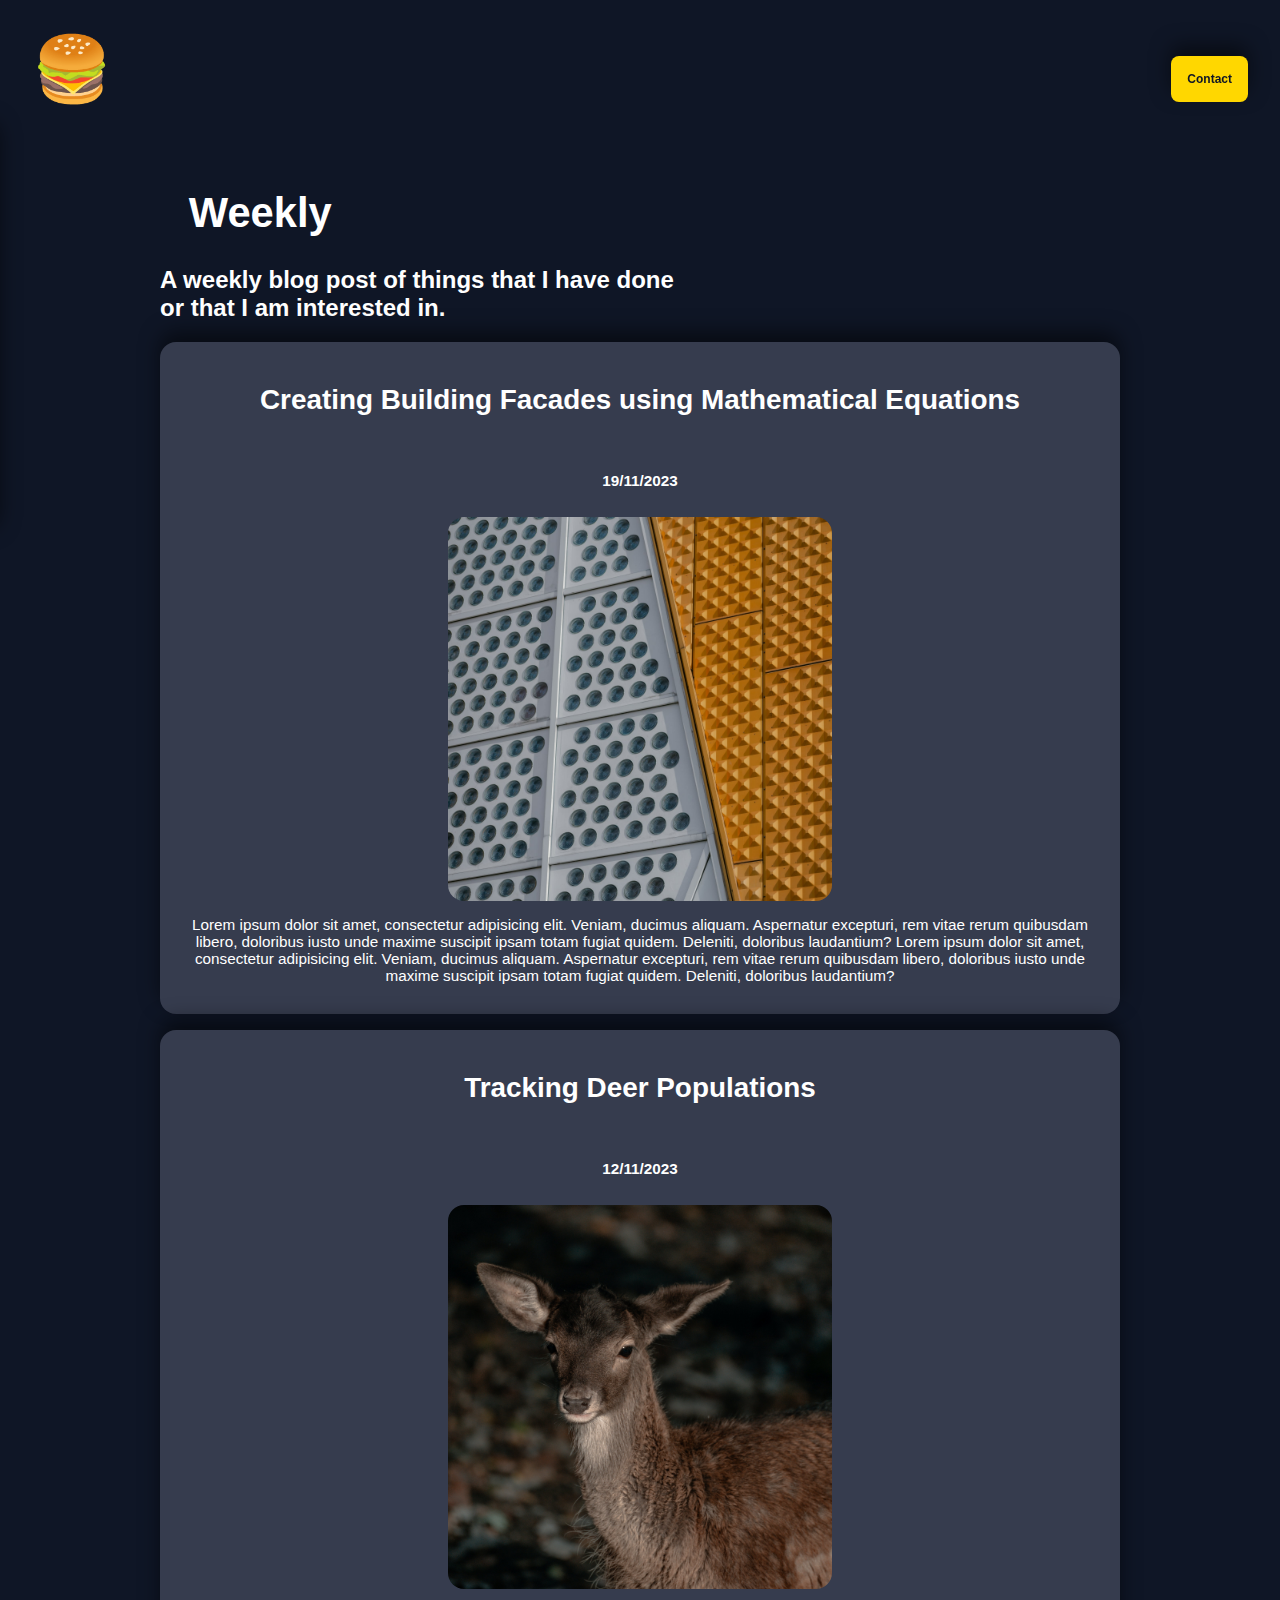
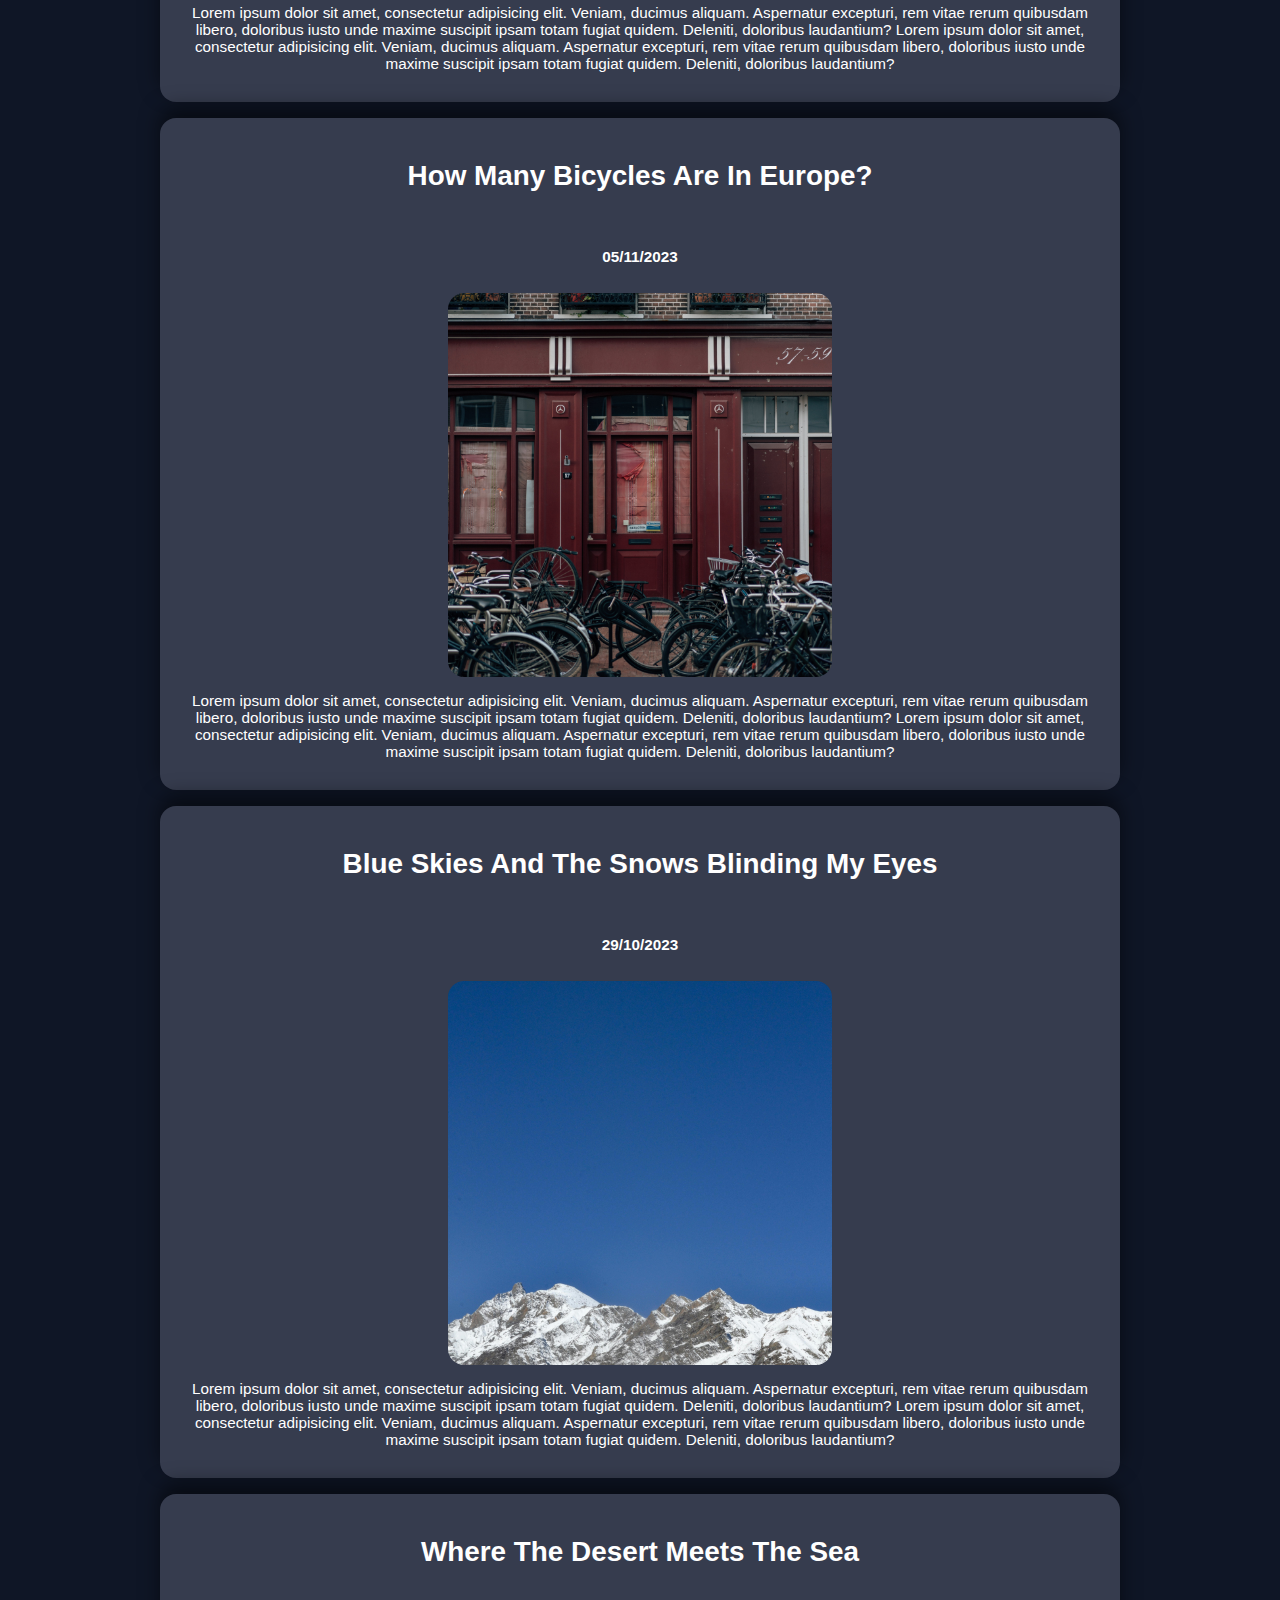
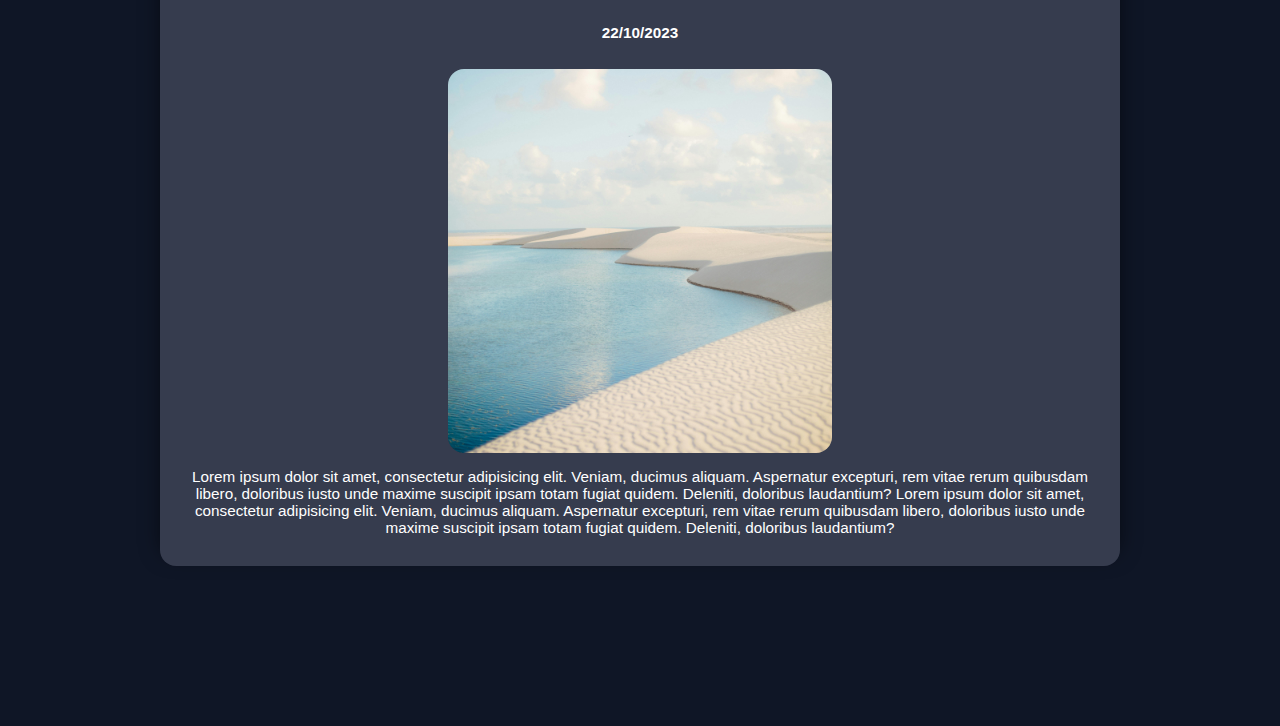
==== src/blog.html @ ecca4a51 "File Upload To Git Upload of project files to github" ====
<!DOCTYPE html>
<html lang="en">

<head>
    <meta charset="UTF-8">
    <meta name="viewport" content="width=device-width, initial-scale=1.0">
    <title>Zenki's Weekly</title>
    <link rel="stylesheet" href="style.css">
</head>

<body>
<!-- SHARED HTML START -->
    <div class="Navigation">
        <nav>
            <!-- Burger Menu -->
            <div id="burger-tog">
                🍔
              <input type="checkbox" />
              <ul id="burger">
                <a href="index.html"><li>Home</li></a>
                <a href="projects.html"><li>Projects</li></a>
                <a href="blog.html"><li>Weekly</li></a>
                <a href="about.html"><li>About</li></a>
              </ul>
            </div>
        </nav>
        <!-- Contact Me Button -->
        <form action="#open-modal">
            <button type="submit">Contact</button> 
            <!-- Not Recommended, only using as there is no javascript -->
        </form>
    </div>
    <!-- Modal Window -->
    <div id="open-modal" class="modal-window">
        <div>
            <a href="#">Close</a>
            <form action="">
                <!-- Contact Inputs -->
                <input type="text" name="fullname" placeholder="Your Name" />
                <input type="email" name="email" placeholder="Your E-mail Address" />
                <input type="tele" name="phone" placeholder="Your Phone Number"/>
                <textarea name="text" rows="8" placeholder="Your Message"></textarea>
                <button>Submit</button>
            </form>
        </div>
    </div>
<!-- SHARED HTML END -->

<!-- Weekly Blog Content -->
    <div class="Blog-Content">
        <h1> <!-- Weekly Blog Title -->
            Weekly
        </h1>
        <h2>
            A weekly blog post of things that I have done<br>or that I am interested in.
        </h2>
        <div class="posts">
            <div class="items">
                <h2>Creating Building Facades using Mathematical Equations</h2>
                <h3>19/11/2023</h3>
                <img src="imgs/pexels-cami-18809459.jpg" alt="Building Facade">
                <p>Lorem ipsum dolor sit amet, consectetur adipisicing elit. Veniam, ducimus aliquam. Aspernatur
                    excepturi, rem vitae rerum quibusdam libero, doloribus iusto unde maxime suscipit ipsam totam fugiat
                    quidem. Deleniti, doloribus laudantium? Lorem ipsum dolor sit amet, consectetur adipisicing elit. Veniam, ducimus aliquam. Aspernatur
                    excepturi, rem vitae rerum quibusdam libero, doloribus iusto unde maxime suscipit ipsam totam fugiat
                    quidem. Deleniti, doloribus laudantium?</p>
            </div>
            <div class="items">
                <h2>Tracking Deer Populations</h2>
                <h3>12/11/2023</h3>
                <img src="imgs/pexels-carolin-wenske-19135990.jpg" alt="Deer">
                <p>Lorem ipsum dolor sit amet, consectetur adipisicing elit. Veniam, ducimus aliquam. Aspernatur
                    excepturi, rem vitae rerum quibusdam libero, doloribus iusto unde maxime suscipit ipsam totam fugiat
                    quidem. Deleniti, doloribus laudantium? Lorem ipsum dolor sit amet, consectetur adipisicing elit. Veniam, ducimus aliquam. Aspernatur
                    excepturi, rem vitae rerum quibusdam libero, doloribus iusto unde maxime suscipit ipsam totam fugiat
                    quidem. Deleniti, doloribus laudantium?</p>
            </div>
            <div class="items">
                <h2>How Many Bicycles Are In Europe?</h2>
                <h3>05/11/2023</h3>
                <img src="imgs/pexels-gül-işık-19001793.jpg" alt="European Bicycles">
                <p>Lorem ipsum dolor sit amet, consectetur adipisicing elit. Veniam, ducimus aliquam. Aspernatur
                    excepturi, rem vitae rerum quibusdam libero, doloribus iusto unde maxime suscipit ipsam totam fugiat
                    quidem. Deleniti, doloribus laudantium? Lorem ipsum dolor sit amet, consectetur adipisicing elit. Veniam, ducimus aliquam. Aspernatur
                    excepturi, rem vitae rerum quibusdam libero, doloribus iusto unde maxime suscipit ipsam totam fugiat
                    quidem. Deleniti, doloribus laudantium?</p>
            </div>
            <div class="items">
                <h2>Blue Skies And The Snows Blinding My Eyes</h2>
                <h3>29/10/2023</h3>
                <img src="imgs/pexels-imogen-short-19024158.jpg" alt="Snow Capped Mountains">
                <p>Lorem ipsum dolor sit amet, consectetur adipisicing elit. Veniam, ducimus aliquam. Aspernatur
                    excepturi, rem vitae rerum quibusdam libero, doloribus iusto unde maxime suscipit ipsam totam fugiat
                    quidem. Deleniti, doloribus laudantium? Lorem ipsum dolor sit amet, consectetur adipisicing elit. Veniam, ducimus aliquam. Aspernatur
                    excepturi, rem vitae rerum quibusdam libero, doloribus iusto unde maxime suscipit ipsam totam fugiat
                    quidem. Deleniti, doloribus laudantium?</p>
            </div>
            <div class="items">
                <h2>Where The Desert Meets The Sea</h2>
                <h3>22/10/2023</h3>
                <img src="imgs/pexels-leo-castro-19071242.jpg" alt="Water In The Desert">
                <p>Lorem ipsum dolor sit amet, consectetur adipisicing elit. Veniam, ducimus aliquam. Aspernatur
                    excepturi, rem vitae rerum quibusdam libero, doloribus iusto unde maxime suscipit ipsam totam fugiat
                    quidem. Deleniti, doloribus laudantium? Lorem ipsum dolor sit amet, consectetur adipisicing elit. Veniam, ducimus aliquam. Aspernatur
                    excepturi, rem vitae rerum quibusdam libero, doloribus iusto unde maxime suscipit ipsam totam fugiat
                    quidem. Deleniti, doloribus laudantium?</p>
            </div>
        </div>
    </div>
</body>
---- src/style.css ----
:root {
    --primary-100: #FFFFFF;
    --accent-100: #FFD700;
    --text-100: #FFFFFF;
    --bg-100: #0F1626;
    --bg-300: #363c4e;

    --hearder-1: clamp(1.8663rem, 1.6198rem + 1.2324vw, 4.5775rem);
    --text-large: clamp(1.2963rem, 1.1477rem + 0.7426vw, 2.93rem);
    --text-medium: clamp(0.75rem, 0.6818rem + 0.3409vw, 1.5rem);
    --text-small: .75rem;

    --page-top-padding: 10rem;
    --page-side-padding: 35rem;
    --post-padding: 1.5%;
    --text-margin: 3%;
    --border-radius1: 1rem;
    --transition-time: .3s;
}

/* SHARED CSS START */
* {
    font-family: Roboto, Helvetica Neue, sans-serif;
}

body,
html {
    margin: 0;
    background-color: var(--bg-100);
    color: var(--primary-100);
    scroll-behavior: smooth;
    /* For Scroll Snapping */
    scroll-snap-points-y: repeat(100svh);
    /* For Scroll Snapping */
    scroll-snap-type: y proximity;
    /* For Scroll Snapping */
}

.Navigation {
    width: 100svw;
    position: fixed;
    display: flex;
    justify-content: space-between;

    button {
        /*Contact Button Properties */
        margin: 3.5rem 2rem;
        box-shadow: 0px -10px 20px 0px rgba(0, 0, 0, 0.5);
        background-color: var(--accent-100);
        border-radius: .5rem;
        border-style: none;
        color: var(--bg-100);
        cursor: pointer;
        display: inline-block;
        font-size: var(--text-small);
        font-weight: bolder;
        outline: none;
        padding: 1rem;
        position: relative;
        text-align: center;
        text-decoration: none;
        transition: all var(--transition-time);
        user-select: none;
        -webkit-user-select: none;
        touch-action: manipulation;
        /* avoid page zoom when double tap*/
    }

    button:active {
        background-color: var(--bg-300);
        transform: translateY(1rem);
        transition-duration: (var(--transition-time));
    }

    button:hover {
        background-color: var(--bg-300);
        opacity: 1;
        transform: translateY(0);
        transition-duration: var(--transition-time);
    }

    #burger-tog

    /* Burger Button Properties */
        {
        display: block;
        position: relative;
        top: 2rem;
        left: 2rem;
        font-size: 4rem;
        z-index: 1;
        touch-action: manipulation;
        /* avoid page zoom when double tap*/
        -webkit-user-select: none;
        user-select: none;

        a {
            /* Menu Items */
            text-decoration: none;
            color: var(--text-100);
            transition: color var(--transition-time) ease;
        }

        a:hover {
            /* Menu Items */
            color: var(--accent-100);
            /* MUST BE IN DESKTOP TO WORK*/
        }

        input {
            /* Hidden Checkbox Settings */
            display: block;
            width: 4rem;
            /* Important for lineup */
            height: 4rem;
            /* Important for lineup */
            position: absolute;
            top: -.1rem;
            left: -.1rem;
            cursor: pointer;
            opacity: 0;
            /* hide the checkbox */
            z-index: 2;
            /* moves checkbox infront of everything *important */
            -webkit-touch-callout: none;
            /* no link preview when long touching */
        }

        input:checked~ul {
            /* needed to move from left */
            transform: none;
        }
    }

    #burger {
        /* Burger Menu Properties */
        position: absolute;
        width: 5rem;
        box-shadow: 0px -10px 20px 0px rgba(0, 0, 0, 0.5);
        margin: 1.5rem 0 0 -2rem;
        /* location when hiding */
        padding: 2rem;
        background-color: var(--bg-300);
        border-radius: var(--border-radius1);
        list-style-type: none;
        -webkit-font-smoothing: antialiased;
        /* for apple */
        transform-origin: 0% 0%;
        transform: translate(-100%, 0);
        transition: transform var(--transition-time) cubic-bezier(0.77, 0.2, 0.05, 1.0);

        li {
            padding: 2rem 0;
            font-weight: bolder;
            font-size: 1.2rem;
        }
    }
}

.modal-window {
    /* Modal Properties: NOTE HIDDEN */
    position: fixed;
    top: 0;
    right: 0;
    bottom: 0;
    left: 0;
    z-index: 999;
    visibility: hidden;
    opacity: 0;
    pointer-events: none;
    transition: all var(--transition-time);

    form {
        display: flex;
        flex-direction: column;
        gap: 1rem;

        button {
            /* Submit Button */
            background-color: var(--accent-100);
            color: var(--bg-300);
            align-self: center;
            border-radius: var(--border-radius1);
        }
    }

    a {
        /* modal close button */
        color: var(--text-100);
        text-decoration: none;
        font-weight: bolder;
        line-height: 3rem;
        font-size: var(--text-small);
        width: 5rem;
        position: absolute;
        right: 0;
        top: 0;
        text-align: center;
    }

    a:hover {
        color: var(--accent-100);
    }
}

.modal-window:target {
    visibility: visible;
    opacity: 1;
    pointer-events: auto;
}

.modal-window>div {
    /* Modal window viewable */
    width: clamp(15rem, 30vw, 50rem);
    /*adjust for phone*/
    position: absolute;
    top: 50%;
    /* Important for positioning */
    left: 50%;
    /* Important for positioning */
    transform: translate(-50%, -50%);
    /* Important for positioning */
    box-shadow: 0px -10px 20px 0px rgba(0, 0, 0, 0.5);
    padding: 3rem;
    background: var(--bg-300);
    border-radius: var(--border-radius1);
}


/* HOMEPAGE START */
.Home-Content {
    background-color: var(--bg-100);
    padding-left: var(--page-side-padding);
    /* change for mobile */
    padding-right: var(--page-side-padding);

    /* change for mobile */
    section {
        /* for scroll snapping */
        scroll-snap-align: start;
    }

    .Home {
        height: 100svh;

        .Welcome {
            height: 100svh;
            display: flex;
            align-items: center;
            justify-content: space-between;
            flex-wrap: wrap;

            h1 {
                font-size: var(--hearder-1);
                margin-bottom: var(--text-margin);
            }

            img {
                box-shadow: 0px -10px 20px 0px rgba(0, 0, 0, 0.5);
                width: 35%;
                /* change for mobile */
                min-width: 250px;
                border-radius: var(--border-radius1);
                background-color: var(--bg-300);
            }

        }
    }

    .F-Projects {
        height: 100svh;
        display: flex;
        flex-direction: column;
        justify-content: center;

        h1 {
            font-size: var(--hearder-1);
            margin-bottom: var(--text-margin);
        }

        .carousel {
            display: flex;
            align-items: center;
            justify-content: space-around;
            flex-wrap: wrap;
            gap: 1rem;

            .items {
                /* Project Item Properties */
                max-width: 20vw;
                min-width: fit-content;
                box-shadow: 0px -10px 20px 0px rgba(0, 0, 0, 0.5);
                background-color: var(--bg-300);
                border-radius: var(--border-radius1);
                padding: var(--post-padding);
                display: flex;
                flex-direction: column;
                align-items: center;
                text-align: center;

                img {
                    object-fit: cover;
                    width: 15vw;
                    min-width: 150px;
                    height: 15vw;
                    min-height: 150px;
                    border-radius: var(--border-radius1);
                }

                h2 {
                    font-size: var(--text-large);
                    margin-bottom: var(--text-margin);
                }

                h3 {
                    font-size: var(--text-medium);
                    margin: var(--text-margin);
                    display: flex;
                    align-items: center;
                    justify-content: center;
                }
            }

            .items:last-child {
                /* See More box properties */
                width: 15vw;
                min-width: 150px;
                min-height: 75px;
                background-color: var(--accent-100);
                color: var(--bg-100);
                display: flex;
                align-items: center;
                justify-content: center;
                text-align: center;
            }

            h2 {
                font-size: var(--text-medium);
                margin: var(--text-margin);
            }

            a {
                text-decoration: none;
                color: var(--accent-100);
            }

            a:hover {

                /* Emoji Not Change color / not changing text color */
                .items {
                    background-color: var(--bg-300);
                    opacity: 1;
                    transform: translateY(0);
                    transition-duration: var(--transition-time);
                }
            }
        }
    }

    .Contact {
        height: 100svh;
        display: flex;
        flex-direction: column;
        justify-content: center;

        h1 {
            font-size: var(--hearder-1);
            margin: var(--text-margin);
        }

        .contact-content {
            display: flex;
            justify-content: space-around;
            flex-wrap: wrap;
            padding: 1rem;
            background-color: var(--bg-300);
            box-shadow: 0px -10px 20px 0px rgba(0, 0, 0, 0.5);
            border-radius: var(--border-radius1);

            .my-details {
                /* Left Side */
                display: flex;
                flex-direction: column;
                justify-content: space-between;

                a {
                    text-decoration: none;
                    color: var(--accent-100);
                }

                .socials {
                    display: flex;
                    align-items: center;
                    justify-content: space-around;
                    gap: var(--text-margin);

                    img {
                        /* Be careful with responsiveness*/
                        max-height: 4rem;
                    }
                }
            }

            form {
                /* Right Side */
                display: flex;
                flex-direction: column;
                gap: 1rem;

                button {
                    /* Submit Button Properties */
                    background-color: var(--accent-100);
                    color: var(--bg-300);
                    align-self: center;
                    border-radius: var(--border-radius1);
                }
            }
        }

        /* footer{ Could not find a way to have it stay at the bottom
            color: var(--text-100);
            align-self: center;
        } */
    }
}

/* PROJECTS START */
.Projects-Content {
    padding-top: var(--page-top-padding);
    /* prevents page title getting into top elements */
    padding-left: var(--page-side-padding);
    /* change for mobile */
    padding-right: var(--page-side-padding);
    padding-bottom: var(--page-top-padding);

    /* prevents post touching bottom */
    h1 {
        font-size: var(--hearder-1);
        margin: var(--text-margin);
    }

    h2 {
        font-size: var(--text-large);
        margin: var(--text-margin);
    }

    .posts {
        display: flex;
        gap: 1rem;
        flex-wrap: wrap;

        h2 {
            font-size: var(--text-large);
            margin: var(--text-margin);
        }

        h3 {
            font-size: var(--text-medium);
            margin: var(--text-margin);
        }

        .items {
            background-color: var(--bg-300);
            box-shadow: 0px -10px 20px 0px rgba(0, 0, 0, 0.5);
            border-radius: var(--border-radius1);
            padding: 1rem;
            display: flex;
            flex-direction: column;
            align-items: center;
            text-align: center;

            img {
                object-fit: cover;
                width: 25vw;
                min-width: 150px;
                height: 25vw;
                min-height: 150px;
                border-radius: var(--border-radius1);
            }
        }
    }
}

/* BLOG START */
.Blog-Content {
    padding-top: var(--page-top-padding);
    /* prevents page title getting into top elements */
    padding-left: var(--page-side-padding);
    /* change for mobile */
    padding-right: var(--page-side-padding);
    padding-bottom: var(--page-top-padding);

    /* prevents post touching bottom */
    h1 {
        font-size: var(--hearder-1);
        margin: var(--text-margin);
    }

    .posts {
        display: flex;
        flex-direction: column;
        gap: 1rem;

        .items {
            background-color: var(--bg-300);
            box-shadow: 0px -10px 20px 0px rgba(0, 0, 0, 0.5);
            border-radius: var(--border-radius1);
            padding: var(--post-padding);
            display: flex;
            flex-direction: column;
            align-items: center;
            text-align: center;

            h2 {
                font-size: var(--text-large);
                margin: var(--text-margin);
            }

            h3 {
                font-size: var(--text-medium);
                margin: var(--text-margin);
            }

            p {
                font-size: var(--text-medium);
            }

            img {
                object-fit: cover;
                width: 30vw;
                min-width: 150px;
                height: 30vw;
                min-height: 150px;
                border-radius: var(--border-radius1);
            }
        }
    }
}

/* ABOUT START */
.About-Content {
    padding-top: var(--page-top-padding);
    /* prevents page title getting into top elements */
    padding-left: var(--page-side-padding);
    /* change for mobile */
    padding-right: var(--page-side-padding);
    padding-bottom: var(--page-top-padding);

    /* prevents post touching bottom */
    h1 {
        font-size: var(--hearder-1);
        margin: var(--text-margin);
    }

    .posts {
        display: flex;
        flex-direction: column;
        gap: 1rem;

        h2 {
            font-size: var(--text-large);
            margin: var(--text-margin);
        }

        h3 {
            font-size: var(--text-medium);
            margin: var(--text-margin);
        }

        p {
            font-size: var(--text-medium);
        }

        .items {
            /* Check Media Queries depending on Screen size for layout */
            display: grid;
            grid-gap: var(--post-padding);
            grid-template-areas:
                'one two two four'
                'three two two four'
                'three five five six'
                'three seven seven eight';

            article {
                background-color: var(--bg-300);
                box-shadow: 0px -10px 20px 0px rgba(0, 0, 0, 0.5);
                padding: 2rem;
                border-radius: var(--border-radius1);
            }

            article:nth-child(1) {
                /* Hello */
                grid-area: one;
            }

            article:nth-child(2) {
                /* Profile Image */
                grid-area: two;
                display: flex;
                align-items: center;
                justify-content: center;

                img {
                    /* Image Needs tweaking */
                    object-fit: cover;
                    width: 17vw;
                    min-width: 150px;
                    height: 17vw;
                    min-height: 150px;
                    border-radius: var(--border-radius1);
                }
            }

            article:nth-child(3) {
                /* Hobbies */
                grid-area: three;
            }

            article:nth-child(4) {
                /* Education */
                grid-area: four;
            }

            article:nth-child(5) {
                /* Current Position */
                grid-area: five;

                a {
                    text-decoration: none;
                    color: var(--accent-100);
                }
            }

            article:nth-child(6) {
                /* Previous Position */
                grid-area: six;
            }

            article:nth-child(7) {
                /* Tech Stack */
                grid-area: seven;
            }

            article:nth-child(8) {
                /* Socials */
                grid-area: eight;
                display: flex;
                flex-direction: column;
                align-items: center;
                justify-content: center;
                gap: 2rem;

                img {
                    /* Careful for responsiveness */
                    width: 4rem;
                }
            }
        }
    }
}



/* REPSONSIVE LAYOUT SECTION */
/* NOT TEXT AND IMAGES ARE   */
/* ALREADY GIVEN PROPERTIES  */
/* THAT ARE RESPONSIVE       */
/* TAKE A LOOK AT THE        */
/* CSS VARIABLES TO ADJUST   */
/* THEIR RESPONSIVENESS      */

/* Large Desktop */
@media only screen and (max-width: 2000px) {

    .Home-Content,
    .Projects-Content,
    .Blog-Content,
    .About-Content {
        padding-left: 20rem;
        padding-right: 20rem;
    }

    .About-Content,
    .posts,
    .items {
        grid-template-areas:
            'one two two four'
            'three two two four'
            'three five five five'
            'seven seven eight six' !important;
    }
}

/* Medium Desktop */
@media only screen and (max-width: 1800px) {

    .Home-Content,
    .Projects-Content,
    .Blog-Content,
    .About-Content {
        padding-left: 10rem;
        padding-right: 10rem;
    }
}

/* Grid Layout Shared With Below */

/* Small Desktop */
@media only screen and (max-width: 1200px) {

    .Home-Content,
    .Projects-Content,
    .Blog-Content,
    .About-Content {
        padding-left: 4rem;
        padding-right: 4rem;
    }

    .About-Content,
    .posts,
    .items {
        grid-template-areas:
            'one two two four'
            'three two two four'
            'three five five four'
            'seven seven eight six' !important;
    }
}

/* Tablet Landscape & Desktop */
@media only screen and (min-width: 768px) and (max-width: 979px) {

    .Home-Content,
    .Projects-Content,
    .Blog-Content,
    .About-Content {
        padding-left: 3rem;
        padding-right: 3rem;
    }

    .About-Content,
    .posts,
    .items {
        grid-template-areas:
            'one two'
            'three two'
            'three four'
            'five four'
            'five six'
            'seven six'
            'seven eight' !important;
    }
}

/* Phone Landscape & Tablet Portrait */
@media only screen and (max-width: 767px) {

    .Home-Content,
    .Projects-Content,
    .Blog-Content,
    .About-Content {
        padding-left: 2rem;
        padding-right: 2rem;

        .Welcome {
            display: flex !important;
            flex-direction: column !important;
            align-items: center !important;
            justify-content: center !important;
        }

        .About-Content,
        .posts,
        .items {
            grid-template-areas:
                'one'
                'two'
                'three'
                'four'
                'five'
                'six'
                'seven'
                'eight' !important;
        }
    }
}

/* Phone Landscape & Smaller */
/* @ this screen size, I guess landscape will be most commonly used+ */
@media only screen and (max-width: 480px) {

    .Home-Content,
    .Projects-Content,
    .Blog-Content,
    .About-Content {
        padding-left: 1rem;
        padding-right: 1rem;

        .Welcome {
            display: flex !important;
            flex-direction: column !important;
            align-items: center !important;
            justify-content: center !important;
        }
    }

    .About-Content,
    .posts,
    .items {
        grid-template-areas:
            'one'
            'two'
            'three'
            'four'
            'five'
            'six'
            'seven'
            'eight' !important;
    }
}
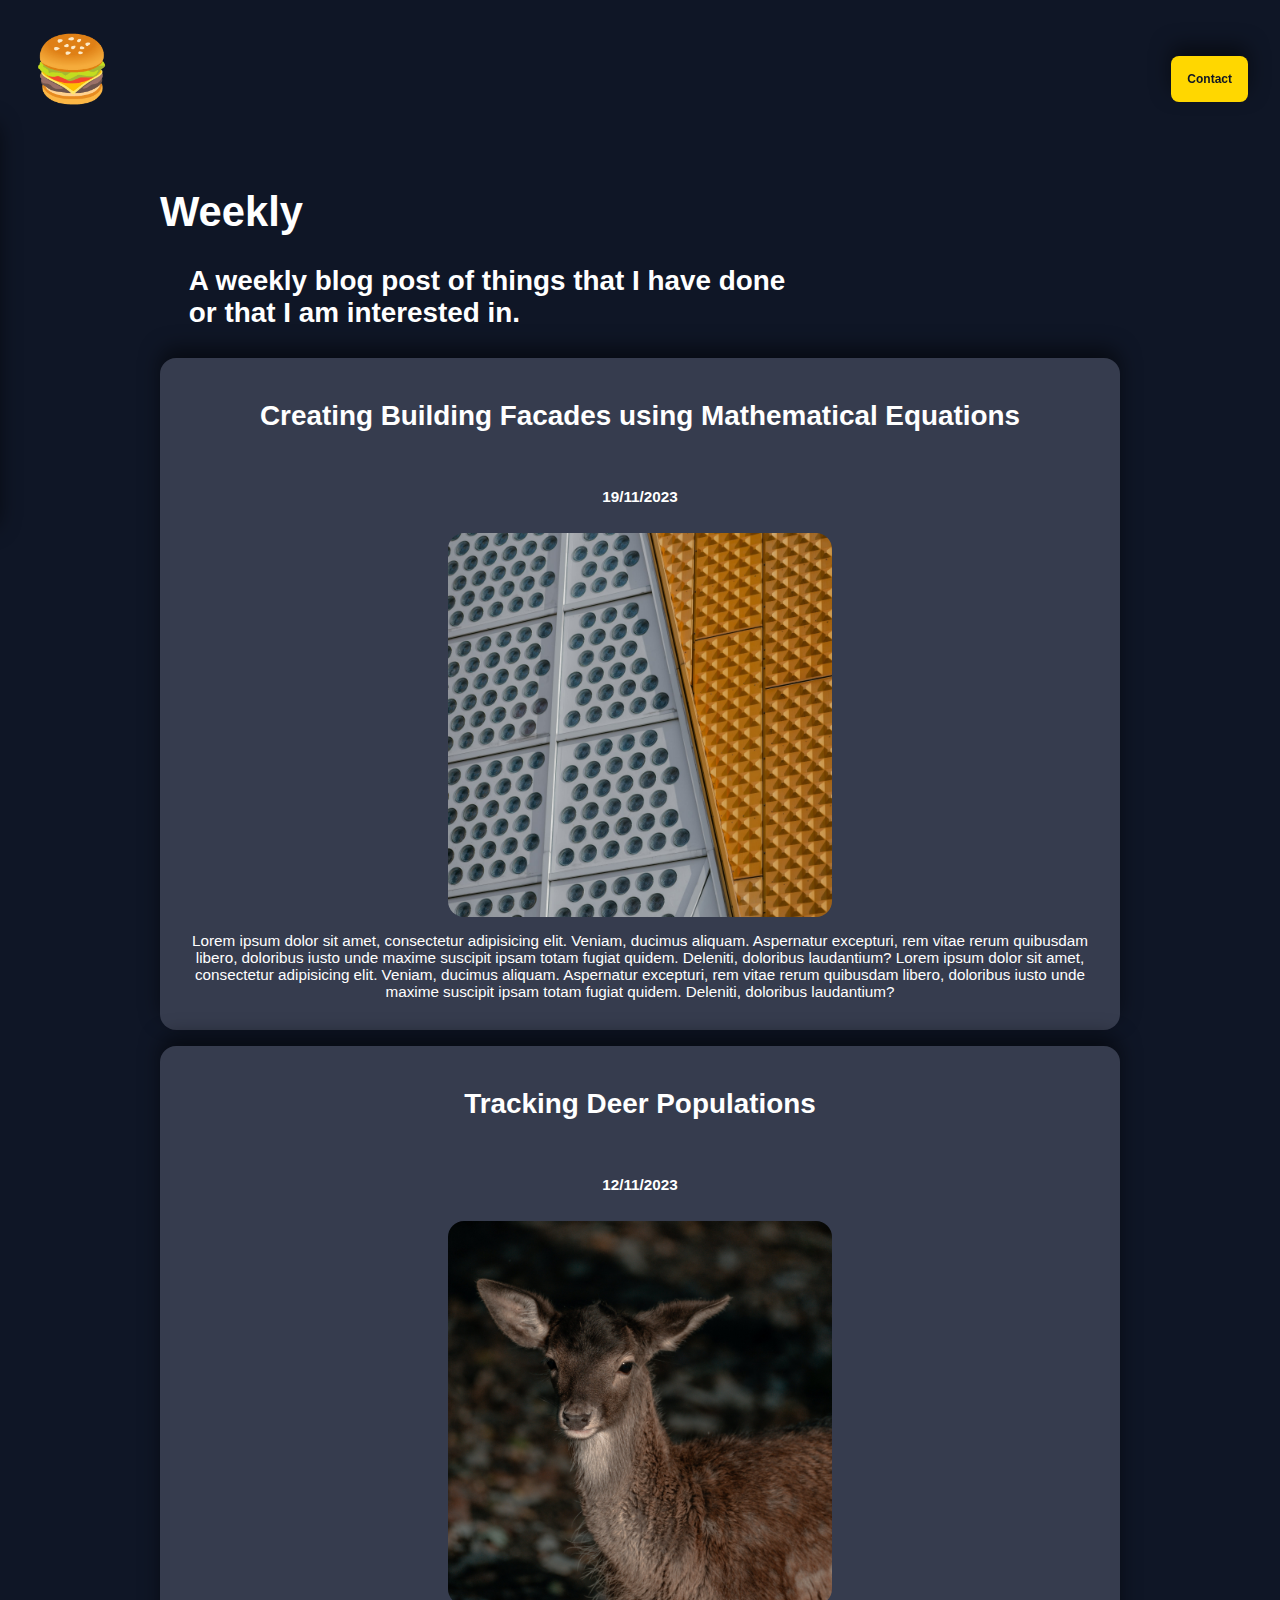
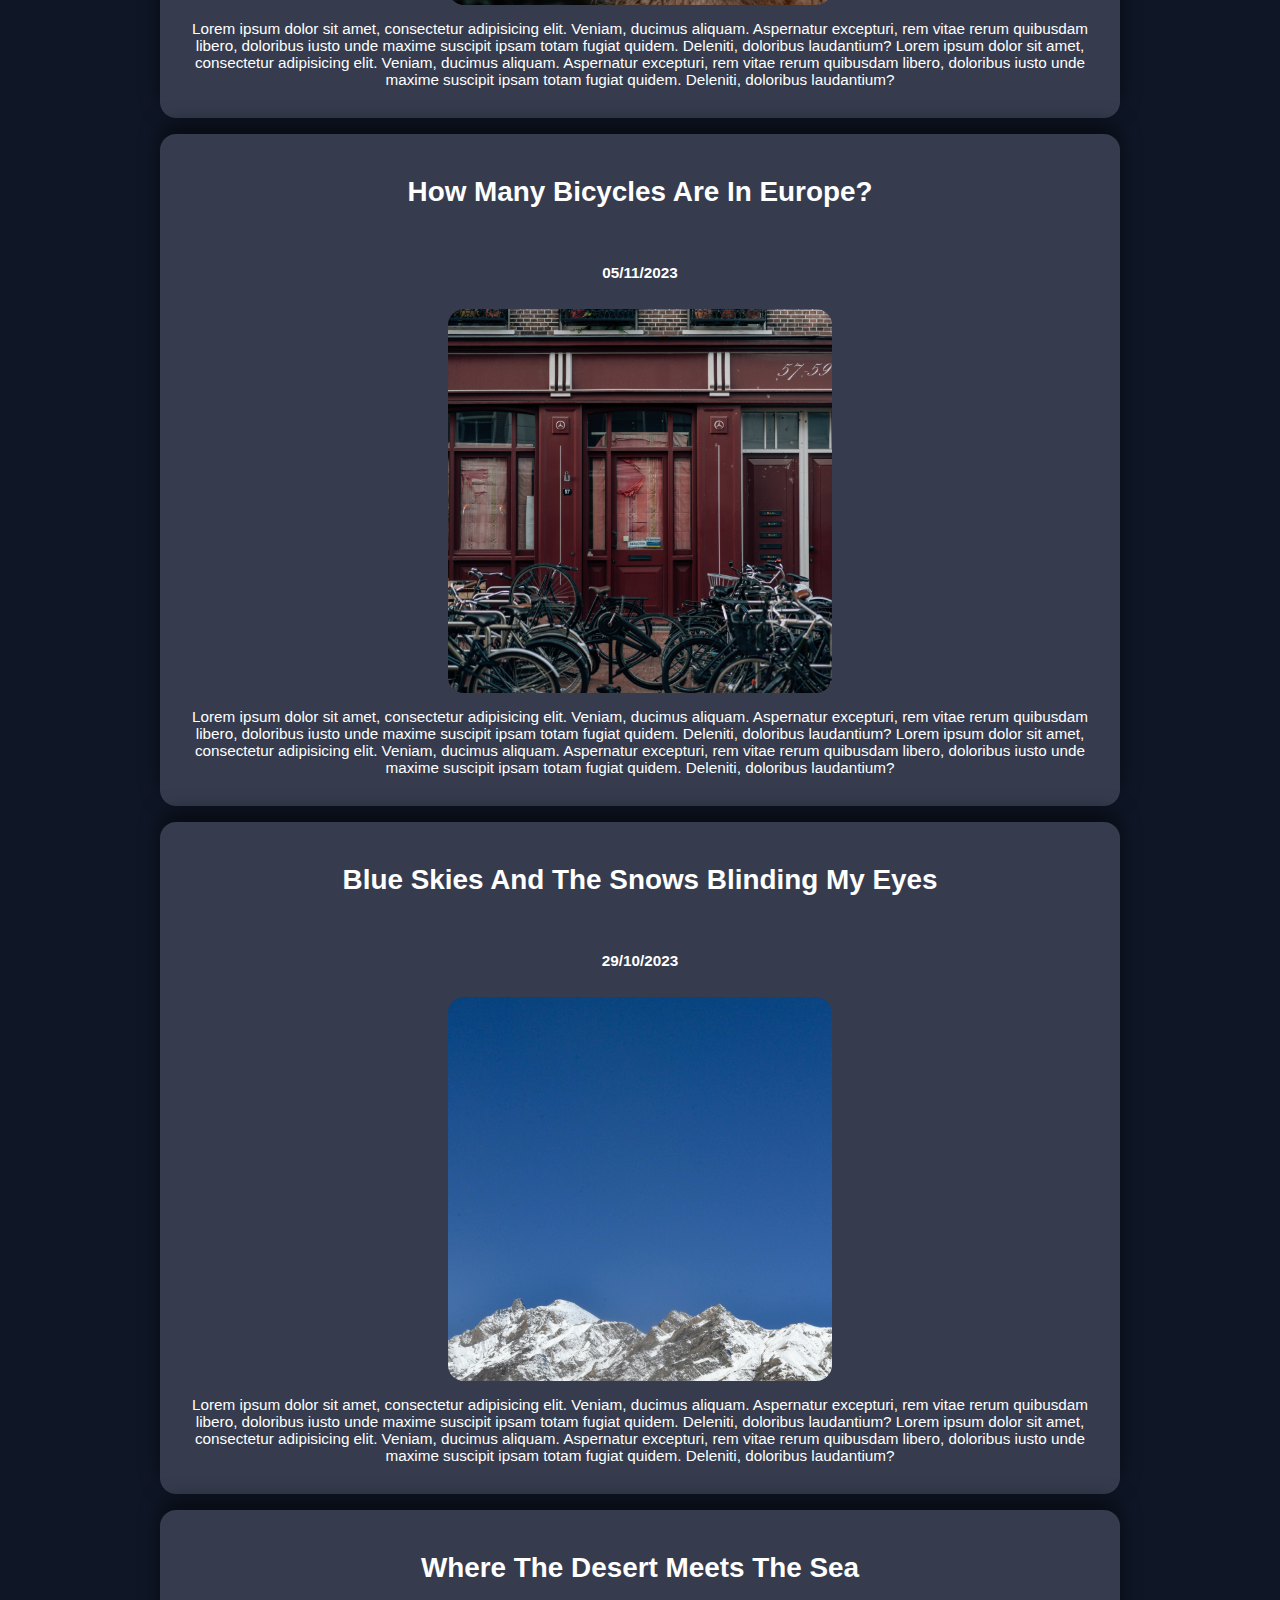
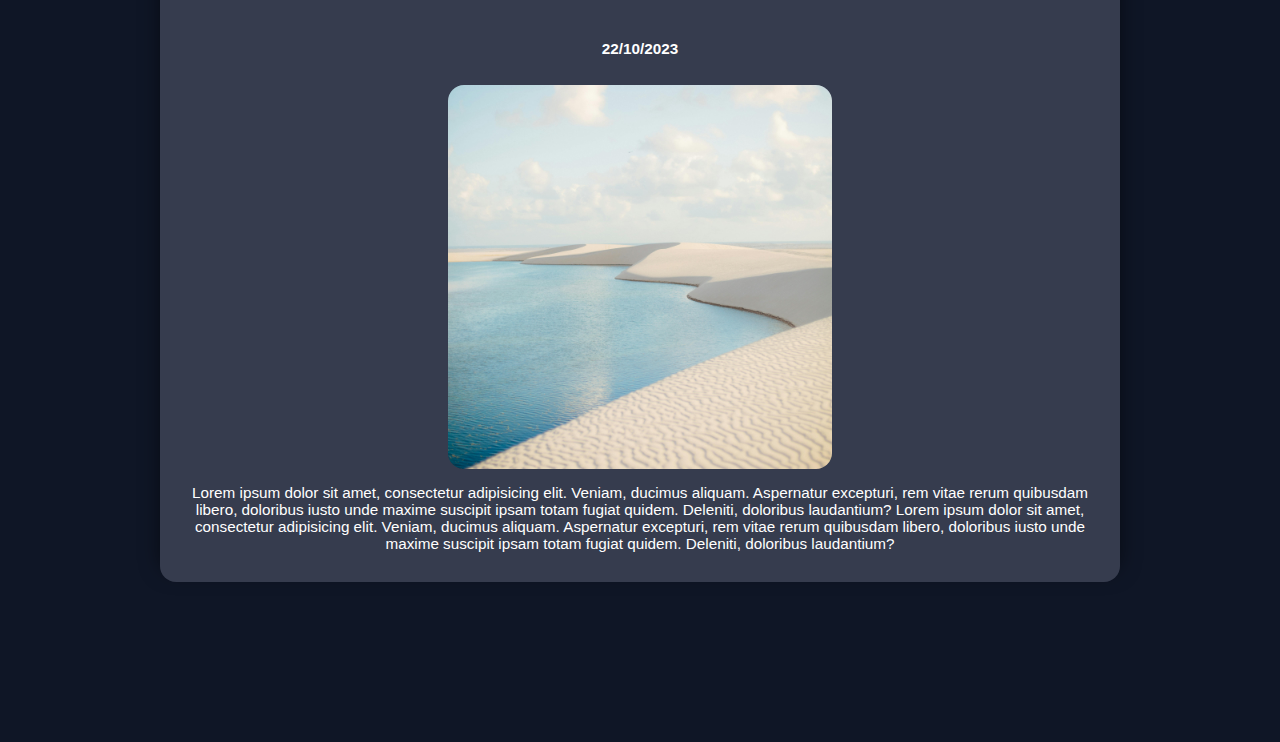
==== commit fc4a4964: "name_change" ====
--- a/src/blog.html
+++ b/src/blog.html
@@ -78,7 +78,7 @@
             <div class="items">
                 <h2>How Many Bicycles Are In Europe?</h2>
                 <h3>05/11/2023</h3>
-                <img src="imgs/pexels-gül-işık-19001793.jpg" alt="European Bicycles">
+                <img src="imgs/pexels-bicycles.jpg" alt="European Bicycles">
                 <p>Lorem ipsum dolor sit amet, consectetur adipisicing elit. Veniam, ducimus aliquam. Aspernatur
                     excepturi, rem vitae rerum quibusdam libero, doloribus iusto unde maxime suscipit ipsam totam fugiat
                     quidem. Deleniti, doloribus laudantium? Lorem ipsum dolor sit amet, consectetur adipisicing elit. Veniam, ducimus aliquam. Aspernatur
--- a/src/style.css
+++ b/src/style.css
@@ -4,12 +4,10 @@
     --text-100: #FFFFFF;
     --bg-100: #0F1626;
     --bg-300: #363c4e;
-
-    --hearder-1: clamp(1.8663rem, 1.6198rem + 1.2324vw, 4.5775rem);
+    --header-1: clamp(1.8663rem, 1.6198rem + 1.2324vw, 4.5775rem);
     --text-large: clamp(1.2963rem, 1.1477rem + 0.7426vw, 2.93rem);
     --text-medium: clamp(0.75rem, 0.6818rem + 0.3409vw, 1.5rem);
     --text-small: .75rem;
-
     --page-top-padding: 10rem;
     --page-side-padding: 35rem;
     --post-padding: 1.5%;
@@ -30,131 +28,149 @@
     color: var(--primary-100);
     scroll-behavior: smooth;
     /* For Scroll Snapping */
-    scroll-snap-points-y: repeat(100svh);
+    scroll-snap-points-y: repeat(100vh);
     /* For Scroll Snapping */
     scroll-snap-type: y proximity;
     /* For Scroll Snapping */
 }
 
+
+h1 {
+    font-size: var(--header-1);
+    margin-bottom: var(--text-margin);
+}
+
+h2 {
+    font-size: var(--text-large);
+    margin: var(--text-margin);
+}
+
+h3 {
+    font-size: var(--text-medium);
+    margin: var(--text-margin);
+}
+
+p {
+    font-size: var(--text-medium);
+}
+
 .Navigation {
-    width: 100svw;
+    width: 100vw;
     position: fixed;
     display: flex;
     justify-content: space-between;
-
-    button {
-        /*Contact Button Properties */
-        margin: 3.5rem 2rem;
-        box-shadow: 0px -10px 20px 0px rgba(0, 0, 0, 0.5);
-        background-color: var(--accent-100);
-        border-radius: .5rem;
-        border-style: none;
-        color: var(--bg-100);
-        cursor: pointer;
-        display: inline-block;
-        font-size: var(--text-small);
-        font-weight: bolder;
-        outline: none;
-        padding: 1rem;
-        position: relative;
-        text-align: center;
-        text-decoration: none;
-        transition: all var(--transition-time);
-        user-select: none;
-        -webkit-user-select: none;
-        touch-action: manipulation;
-        /* avoid page zoom when double tap*/
-    }
-
-    button:active {
-        background-color: var(--bg-300);
-        transform: translateY(1rem);
-        transition-duration: (var(--transition-time));
-    }
-
-    button:hover {
-        background-color: var(--bg-300);
-        opacity: 1;
-        transform: translateY(0);
-        transition-duration: var(--transition-time);
-    }
-
-    #burger-tog
-
-    /* Burger Button Properties */
-        {
-        display: block;
-        position: relative;
-        top: 2rem;
-        left: 2rem;
-        font-size: 4rem;
-        z-index: 1;
-        touch-action: manipulation;
-        /* avoid page zoom when double tap*/
-        -webkit-user-select: none;
-        user-select: none;
-
-        a {
-            /* Menu Items */
-            text-decoration: none;
-            color: var(--text-100);
-            transition: color var(--transition-time) ease;
-        }
-
-        a:hover {
-            /* Menu Items */
-            color: var(--accent-100);
-            /* MUST BE IN DESKTOP TO WORK*/
-        }
-
-        input {
-            /* Hidden Checkbox Settings */
-            display: block;
-            width: 4rem;
-            /* Important for lineup */
-            height: 4rem;
-            /* Important for lineup */
-            position: absolute;
-            top: -.1rem;
-            left: -.1rem;
-            cursor: pointer;
-            opacity: 0;
-            /* hide the checkbox */
-            z-index: 2;
-            /* moves checkbox infront of everything *important */
-            -webkit-touch-callout: none;
-            /* no link preview when long touching */
-        }
-
-        input:checked~ul {
-            /* needed to move from left */
-            transform: none;
-        }
-    }
-
-    #burger {
-        /* Burger Menu Properties */
-        position: absolute;
-        width: 5rem;
-        box-shadow: 0px -10px 20px 0px rgba(0, 0, 0, 0.5);
-        margin: 1.5rem 0 0 -2rem;
-        /* location when hiding */
-        padding: 2rem;
-        background-color: var(--bg-300);
-        border-radius: var(--border-radius1);
-        list-style-type: none;
-        -webkit-font-smoothing: antialiased;
-        /* for apple */
-        transform-origin: 0% 0%;
-        transform: translate(-100%, 0);
-        transition: transform var(--transition-time) cubic-bezier(0.77, 0.2, 0.05, 1.0);
-
-        li {
-            padding: 2rem 0;
-            font-weight: bolder;
-            font-size: 1.2rem;
-        }
-    }
+}
+
+.Navigation button {
+    /*Contact Button Properties */
+    margin: 3.5rem 2rem;
+    box-shadow: 0px -10px 20px 0px rgba(0, 0, 0, 0.5);
+    background-color: var(--accent-100);
+    border-radius: .5rem;
+    border-style: none;
+    color: var(--bg-100);
+    cursor: pointer;
+    display: inline-block;
+    font-size: var(--text-small);
+    font-weight: bolder;
+    outline: none;
+    padding: 1rem;
+    position: relative;
+    text-align: center;
+    text-decoration: none;
+    transition: all var(--transition-time);
+    user-select: none;
+    -webkit-user-select: none;
+    touch-action: manipulation;
+    /* avoid page zoom when double tap*/
+}
+
+.Navigation button:active {
+    background-color: var(--bg-300);
+    transform: translateY(1rem);
+    transition-duration: var(--transition-time);
+}
+
+.Navigation button:hover {
+    background-color: var(--bg-300);
+    opacity: 1;
+    transform: translateY(0);
+    transition-duration: var(--transition-time);
+}
+
+/* Burger Button Properties */
+#burger-tog {
+    display: block;
+    position: relative;
+    top: 2rem;
+    left: 2rem;
+    font-size: 4rem;
+    z-index: 1;
+    touch-action: manipulation;
+    /* avoid page zoom when double tap*/
+    -webkit-user-select: none;
+    user-select: none;
+}
+
+#burger-tog a {
+    /* Menu Items */
+    text-decoration: none;
+    color: var(--text-100);
+    transition: color var(--transition-time) ease;
+}
+
+#burger-tog a:hover {
+    /* Menu Items */
+    color: var(--accent-100);
+    /* MUST BE IN DESKTOP TO WORK*/
+}
+
+#burger-tog input {
+    /* Hidden Checkbox Settings */
+    display: block;
+    width: 4rem;
+    /* Important for lineup */
+    height: 4rem;
+    /* Important for lineup */
+    position: absolute;
+    top: -.1rem;
+    left: -.1rem;
+    cursor: pointer;
+    opacity: 0;
+    /* hide the checkbox */
+    z-index: 2;
+    /* moves checkbox infront of everything *important */
+    -webkit-touch-callout: none;
+    /* no link preview when long touching */
+}
+
+#burger-tog input:checked~ul {
+    /* needed to move from left */
+    transform: none;
+}
+
+#burger {
+    /* Burger Menu Properties */
+    position: absolute;
+    width: 5rem;
+    box-shadow: 0px -10px 20px 0px rgba(0, 0, 0, 0.5);
+    margin: 1.5rem 0 0 -2rem;
+    /* location when hiding */
+    padding: 2rem;
+    background-color: var(--bg-300);
+    border-radius: var(--border-radius1);
+    list-style-type: none;
+    -webkit-font-smoothing: antialiased;
+    /* for apple */
+    transform-origin: 0% 0%;
+    transform: translate(-100%, 0);
+    transition: transform var(--transition-time) cubic-bezier(0.77, 0.2, 0.05, 1.0);
+}
+
+#burger li {
+    padding: 2rem 0;
+    font-weight: bolder;
+    font-size: 1.2rem;
 }
 
 .modal-window {
@@ -169,38 +185,40 @@
     opacity: 0;
     pointer-events: none;
     transition: all var(--transition-time);
-
-    form {
-        display: flex;
-        flex-direction: column;
-        gap: 1rem;
-
-        button {
-            /* Submit Button */
-            background-color: var(--accent-100);
-            color: var(--bg-300);
-            align-self: center;
-            border-radius: var(--border-radius1);
-        }
-    }
-
-    a {
-        /* modal close button */
-        color: var(--text-100);
-        text-decoration: none;
-        font-weight: bolder;
-        line-height: 3rem;
-        font-size: var(--text-small);
-        width: 5rem;
-        position: absolute;
-        right: 0;
-        top: 0;
-        text-align: center;
-    }
-
-    a:hover {
-        color: var(--accent-100);
-    }
+}
+
+.modal-window form {
+    display: flex;
+    flex-direction: column;
+    gap: 1rem;
+
+
+}
+
+.modal-window form button {
+    /* Submit Button */
+    background-color: var(--accent-100);
+    color: var(--bg-300);
+    align-self: center;
+    border-radius: var(--border-radius1);
+}
+
+.modal-window a {
+    /* modal close button */
+    color: var(--text-100);
+    text-decoration: none;
+    font-weight: bolder;
+    line-height: 3rem;
+    font-size: var(--text-small);
+    width: 5rem;
+    position: absolute;
+    right: 0;
+    top: 0;
+    text-align: center;
+}
+
+.modal-window a:hover {
+    color: var(--accent-100);
 }
 
 .modal-window:target {
@@ -233,195 +251,163 @@
     padding-left: var(--page-side-padding);
     /* change for mobile */
     padding-right: var(--page-side-padding);
-
+}
+
+/* change for mobile */
+.Home-Content section {
+    /* for scroll snapping */
+    scroll-snap-align: start;
+}
+
+.Home {
+    height: 100vh;
+}
+
+.Welcome {
+    height: 100vh;
+    display: flex;
+    align-items: center;
+    justify-content: space-between;
+    flex-wrap: wrap
+}
+
+.Welcome img {
+    box-shadow: 0px -10px 20px 0px rgba(0, 0, 0, 0.5);
+    width: 35%;
     /* change for mobile */
-    section {
-        /* for scroll snapping */
-        scroll-snap-align: start;
-    }
-
-    .Home {
-        height: 100svh;
-
-        .Welcome {
-            height: 100svh;
-            display: flex;
-            align-items: center;
-            justify-content: space-between;
-            flex-wrap: wrap;
-
-            h1 {
-                font-size: var(--hearder-1);
-                margin-bottom: var(--text-margin);
-            }
-
-            img {
-                box-shadow: 0px -10px 20px 0px rgba(0, 0, 0, 0.5);
-                width: 35%;
-                /* change for mobile */
-                min-width: 250px;
-                border-radius: var(--border-radius1);
-                background-color: var(--bg-300);
-            }
-
-        }
-    }
-
-    .F-Projects {
-        height: 100svh;
-        display: flex;
-        flex-direction: column;
-        justify-content: center;
-
-        h1 {
-            font-size: var(--hearder-1);
-            margin-bottom: var(--text-margin);
-        }
-
-        .carousel {
-            display: flex;
-            align-items: center;
-            justify-content: space-around;
-            flex-wrap: wrap;
-            gap: 1rem;
-
-            .items {
-                /* Project Item Properties */
-                max-width: 20vw;
-                min-width: fit-content;
-                box-shadow: 0px -10px 20px 0px rgba(0, 0, 0, 0.5);
-                background-color: var(--bg-300);
-                border-radius: var(--border-radius1);
-                padding: var(--post-padding);
-                display: flex;
-                flex-direction: column;
-                align-items: center;
-                text-align: center;
-
-                img {
-                    object-fit: cover;
-                    width: 15vw;
-                    min-width: 150px;
-                    height: 15vw;
-                    min-height: 150px;
-                    border-radius: var(--border-radius1);
-                }
-
-                h2 {
-                    font-size: var(--text-large);
-                    margin-bottom: var(--text-margin);
-                }
-
-                h3 {
-                    font-size: var(--text-medium);
-                    margin: var(--text-margin);
-                    display: flex;
-                    align-items: center;
-                    justify-content: center;
-                }
-            }
-
-            .items:last-child {
-                /* See More box properties */
-                width: 15vw;
-                min-width: 150px;
-                min-height: 75px;
-                background-color: var(--accent-100);
-                color: var(--bg-100);
-                display: flex;
-                align-items: center;
-                justify-content: center;
-                text-align: center;
-            }
-
-            h2 {
-                font-size: var(--text-medium);
-                margin: var(--text-margin);
-            }
-
-            a {
-                text-decoration: none;
-                color: var(--accent-100);
-            }
-
-            a:hover {
-
-                /* Emoji Not Change color / not changing text color */
-                .items {
-                    background-color: var(--bg-300);
-                    opacity: 1;
-                    transform: translateY(0);
-                    transition-duration: var(--transition-time);
-                }
-            }
-        }
-    }
-
-    .Contact {
-        height: 100svh;
-        display: flex;
-        flex-direction: column;
-        justify-content: center;
-
-        h1 {
-            font-size: var(--hearder-1);
-            margin: var(--text-margin);
-        }
-
-        .contact-content {
-            display: flex;
-            justify-content: space-around;
-            flex-wrap: wrap;
-            padding: 1rem;
-            background-color: var(--bg-300);
-            box-shadow: 0px -10px 20px 0px rgba(0, 0, 0, 0.5);
-            border-radius: var(--border-radius1);
-
-            .my-details {
-                /* Left Side */
-                display: flex;
-                flex-direction: column;
-                justify-content: space-between;
-
-                a {
-                    text-decoration: none;
-                    color: var(--accent-100);
-                }
-
-                .socials {
-                    display: flex;
-                    align-items: center;
-                    justify-content: space-around;
-                    gap: var(--text-margin);
-
-                    img {
-                        /* Be careful with responsiveness*/
-                        max-height: 4rem;
-                    }
-                }
-            }
-
-            form {
-                /* Right Side */
-                display: flex;
-                flex-direction: column;
-                gap: 1rem;
-
-                button {
-                    /* Submit Button Properties */
-                    background-color: var(--accent-100);
-                    color: var(--bg-300);
-                    align-self: center;
-                    border-radius: var(--border-radius1);
-                }
-            }
-        }
-
-        /* footer{ Could not find a way to have it stay at the bottom
-            color: var(--text-100);
-            align-self: center;
-        } */
-    }
+    min-width: 250px;
+    border-radius: var(--border-radius1);
+    background-color: var(--bg-300);
+}
+
+
+.F-Projects {
+    height: 100vh;
+    display: flex;
+    flex-direction: column;
+    justify-content: center;
+
+
+}
+
+.F-Projects .carousel {
+    display: flex;
+    align-items: center;
+    justify-content: space-around;
+    flex-wrap: wrap;
+    gap: 1rem;
+}
+
+.F-Projects .items {
+    /* Project Item Properties */
+    max-width: 20vw;
+    min-width: fit-content;
+    box-shadow: 0px -10px 20px 0px rgba(0, 0, 0, 0.5);
+    background-color: var(--bg-300);
+    border-radius: var(--border-radius1);
+    padding: var(--post-padding);
+    display: flex;
+    flex-direction: column;
+    align-items: center;
+    text-align: center;
+}
+
+.F-Projects .items:last-child {
+    /* See More box properties */
+    width: 15vw;
+    min-width: 150px;
+    min-height: 75px;
+    background-color: var(--accent-100);
+    color: var(--bg-100);
+    display: flex;
+    align-items: center;
+    justify-content: center;
+    text-align: center;
+}
+
+.F-Projects img {
+    object-fit: cover;
+    width: 15vw;
+    min-width: 150px;
+    height: 15vw;
+    min-height: 150px;
+    border-radius: var(--border-radius1);
+}
+
+.F-Projects h3 {
+    display: flex;
+    align-items: center;
+    justify-content: center;
+}
+
+.F-Projects a {
+    text-decoration: none;
+    color: var(--accent-100);
+}
+
+.F-Projects a:hover .items {
+    /* Emoji Not Change color / not changing text color */
+    background-color: var(--bg-300);
+    opacity: 1;
+    transform: translateY(0);
+    transition-duration: var(--transition-time);
+
+}
+
+.Contact {
+    height: 100vh;
+    display: flex;
+    flex-direction: column;
+    justify-content: center;
+}
+
+.Contact .contact-content {
+    display: flex;
+    justify-content: space-around;
+    flex-wrap: wrap;
+    padding: 1rem;
+    background-color: var(--bg-300);
+    box-shadow: 0px -10px 20px 0px rgba(0, 0, 0, 0.5);
+    border-radius: var(--border-radius1);
+}
+
+.Contact .my-details {
+    /* Left Side */
+    display: flex;
+    flex-direction: column;
+    justify-content: space-between;
+}
+
+.Contact a {
+    text-decoration: none;
+    color: var(--accent-100);
+}
+
+.Contact .socials {
+    display: flex;
+    align-items: center;
+    justify-content: space-around;
+    gap: var(--text-margin);
+}
+
+.Contact img {
+    /* Be careful with responsiveness*/
+    max-height: 4rem;
+}
+
+.Contact form {
+    /* Right Side */
+    display: flex;
+    flex-direction: column;
+    gap: 1rem;
+}
+
+.Contact button {
+    /* Submit Button Properties */
+    background-color: var(--accent-100);
+    color: var(--bg-300);
+    align-self: center;
+    border-radius: var(--border-radius1);
 }
 
 /* PROJECTS START */
@@ -431,54 +417,34 @@
     padding-left: var(--page-side-padding);
     /* change for mobile */
     padding-right: var(--page-side-padding);
+    /* prevents post touching bottom */
     padding-bottom: var(--page-top-padding);
-
-    /* prevents post touching bottom */
-    h1 {
-        font-size: var(--hearder-1);
-        margin: var(--text-margin);
-    }
-
-    h2 {
-        font-size: var(--text-large);
-        margin: var(--text-margin);
-    }
-
-    .posts {
-        display: flex;
-        gap: 1rem;
-        flex-wrap: wrap;
-
-        h2 {
-            font-size: var(--text-large);
-            margin: var(--text-margin);
-        }
-
-        h3 {
-            font-size: var(--text-medium);
-            margin: var(--text-margin);
-        }
-
-        .items {
-            background-color: var(--bg-300);
-            box-shadow: 0px -10px 20px 0px rgba(0, 0, 0, 0.5);
-            border-radius: var(--border-radius1);
-            padding: 1rem;
-            display: flex;
-            flex-direction: column;
-            align-items: center;
-            text-align: center;
-
-            img {
-                object-fit: cover;
-                width: 25vw;
-                min-width: 150px;
-                height: 25vw;
-                min-height: 150px;
-                border-radius: var(--border-radius1);
-            }
-        }
-    }
+}
+
+.Projects-Content .posts {
+    display: flex;
+    gap: 1rem;
+    flex-wrap: wrap;
+}
+
+.Projects-Content .items {
+    background-color: var(--bg-300);
+    box-shadow: 0px -10px 20px 0px rgba(0, 0, 0, 0.5);
+    border-radius: var(--border-radius1);
+    padding: 1rem;
+    display: flex;
+    flex-direction: column;
+    align-items: center;
+    text-align: center;
+}
+
+.Projects-Content img {
+    object-fit: cover;
+    width: 25vw;
+    min-width: 150px;
+    height: 25vw;
+    min-height: 150px;
+    border-radius: var(--border-radius1);
 }
 
 /* BLOG START */
@@ -488,53 +454,34 @@
     padding-left: var(--page-side-padding);
     /* change for mobile */
     padding-right: var(--page-side-padding);
+    /* prevents post touching bottom */
     padding-bottom: var(--page-top-padding);
-
-    /* prevents post touching bottom */
-    h1 {
-        font-size: var(--hearder-1);
-        margin: var(--text-margin);
-    }
-
-    .posts {
-        display: flex;
-        flex-direction: column;
-        gap: 1rem;
-
-        .items {
-            background-color: var(--bg-300);
-            box-shadow: 0px -10px 20px 0px rgba(0, 0, 0, 0.5);
-            border-radius: var(--border-radius1);
-            padding: var(--post-padding);
-            display: flex;
-            flex-direction: column;
-            align-items: center;
-            text-align: center;
-
-            h2 {
-                font-size: var(--text-large);
-                margin: var(--text-margin);
-            }
-
-            h3 {
-                font-size: var(--text-medium);
-                margin: var(--text-margin);
-            }
-
-            p {
-                font-size: var(--text-medium);
-            }
-
-            img {
-                object-fit: cover;
-                width: 30vw;
-                min-width: 150px;
-                height: 30vw;
-                min-height: 150px;
-                border-radius: var(--border-radius1);
-            }
-        }
-    }
+}
+
+.Blog-Content .posts {
+    display: flex;
+    flex-direction: column;
+    gap: 1rem;
+}
+
+.Blog-Content .items {
+    background-color: var(--bg-300);
+    box-shadow: 0px -10px 20px 0px rgba(0, 0, 0, 0.5);
+    border-radius: var(--border-radius1);
+    padding: var(--post-padding);
+    display: flex;
+    flex-direction: column;
+    align-items: center;
+    text-align: center;
+}
+
+.Blog-Content img {
+    object-fit: cover;
+    width: 30vw;
+    min-width: 150px;
+    height: 30vw;
+    min-height: 150px;
+    border-radius: var(--border-radius1);
 }
 
 /* ABOUT START */
@@ -545,118 +492,98 @@
     /* change for mobile */
     padding-right: var(--page-side-padding);
     padding-bottom: var(--page-top-padding);
-
     /* prevents post touching bottom */
-    h1 {
-        font-size: var(--hearder-1);
-        margin: var(--text-margin);
-    }
-
-    .posts {
-        display: flex;
-        flex-direction: column;
-        gap: 1rem;
-
-        h2 {
-            font-size: var(--text-large);
-            margin: var(--text-margin);
-        }
-
-        h3 {
-            font-size: var(--text-medium);
-            margin: var(--text-margin);
-        }
-
-        p {
-            font-size: var(--text-medium);
-        }
-
-        .items {
-            /* Check Media Queries depending on Screen size for layout */
-            display: grid;
-            grid-gap: var(--post-padding);
-            grid-template-areas:
-                'one two two four'
-                'three two two four'
-                'three five five six'
-                'three seven seven eight';
-
-            article {
-                background-color: var(--bg-300);
-                box-shadow: 0px -10px 20px 0px rgba(0, 0, 0, 0.5);
-                padding: 2rem;
-                border-radius: var(--border-radius1);
-            }
-
-            article:nth-child(1) {
-                /* Hello */
-                grid-area: one;
-            }
-
-            article:nth-child(2) {
-                /* Profile Image */
-                grid-area: two;
-                display: flex;
-                align-items: center;
-                justify-content: center;
-
-                img {
-                    /* Image Needs tweaking */
-                    object-fit: cover;
-                    width: 17vw;
-                    min-width: 150px;
-                    height: 17vw;
-                    min-height: 150px;
-                    border-radius: var(--border-radius1);
-                }
-            }
-
-            article:nth-child(3) {
-                /* Hobbies */
-                grid-area: three;
-            }
-
-            article:nth-child(4) {
-                /* Education */
-                grid-area: four;
-            }
-
-            article:nth-child(5) {
-                /* Current Position */
-                grid-area: five;
-
-                a {
-                    text-decoration: none;
-                    color: var(--accent-100);
-                }
-            }
-
-            article:nth-child(6) {
-                /* Previous Position */
-                grid-area: six;
-            }
-
-            article:nth-child(7) {
-                /* Tech Stack */
-                grid-area: seven;
-            }
-
-            article:nth-child(8) {
-                /* Socials */
-                grid-area: eight;
-                display: flex;
-                flex-direction: column;
-                align-items: center;
-                justify-content: center;
-                gap: 2rem;
-
-                img {
-                    /* Careful for responsiveness */
-                    width: 4rem;
-                }
-            }
-        }
-    }
+}
+
+.About-Content .posts {
+    display: flex;
+    flex-direction: column;
+    gap: 1rem;
+}
+
+.About-Content .items {
+    /* Check Media Queries depending on Screen size for layout */
+    display: grid;
+    grid-gap: var(--post-padding);
+    grid-template-areas:
+        'one two two four'
+        'three two two four'
+        'three five five six'
+        'three seven seven eight';
+}
+
+.About-Content article {
+    background-color: var(--bg-300);
+    box-shadow: 0px -10px 20px 0px rgba(0, 0, 0, 0.5);
+    padding: 2rem;
+    border-radius: var(--border-radius1);
+}
+
+.About-Content article:nth-child(1) {
+    /* Hello */
+    grid-area: one;
+}
+
+.About-Content article:nth-child(2) {
+    /* Hello */
+    grid-area: two;
+    display: flex;
+    align-items: center;
+    justify-content: center;
+}
+.About-Content article:nth-child(2) img {
+    /* Image Needs tweaking */
+    object-fit: cover;
+    width: 17vw;
+    min-width: 150px;
+    height: 17vw;
+    min-height: 150px;
+    border-radius: var(--border-radius1);
+}
+
+.About-Content article:nth-child(3) {
+    /* Hobbies */
+    grid-area: three;
+}
+
+.About-Content article:nth-child(4) {
+    /* Education */
+    grid-area: four;
+}
+
+.About-Content article:nth-child(5) {
+    /* Current Position */
+    grid-area: five;
+}
+
+.About-Content article:nth-child(5) a {
+    text-decoration: none;
+    color: var(--accent-100);
+}
+
+.About-Content article:nth-child(6) {
+    /* Previous Position */
+    grid-area: six;
+}
+
+.About-Content article:nth-child(7) {
+    /* Tech Stack */
+    grid-area: seven;
+}
+
+.About-Content article:nth-child(8) {
+    /* Socials */
+    grid-area: eight;
+    display: flex;
+    flex-direction: column;
+    align-items: center;
+    justify-content: center;
+    gap: 2rem;
+}
+
+.About-Content article:nth-child(8) img {
+    /* Careful for responsiveness */
+    width: 4rem;
 }
 
 
@@ -796,12 +723,14 @@
         padding-left: 1rem;
         padding-right: 1rem;
 
-        .Welcome {
-            display: flex !important;
-            flex-direction: column !important;
-            align-items: center !important;
-            justify-content: center !important;
-        }
+
+    }
+
+    .Home-Content .Welcome {
+        display: flex !important;
+        flex-direction: column !important;
+        align-items: center !important;
+        justify-content: center !important;
     }
 
     .About-Content,
